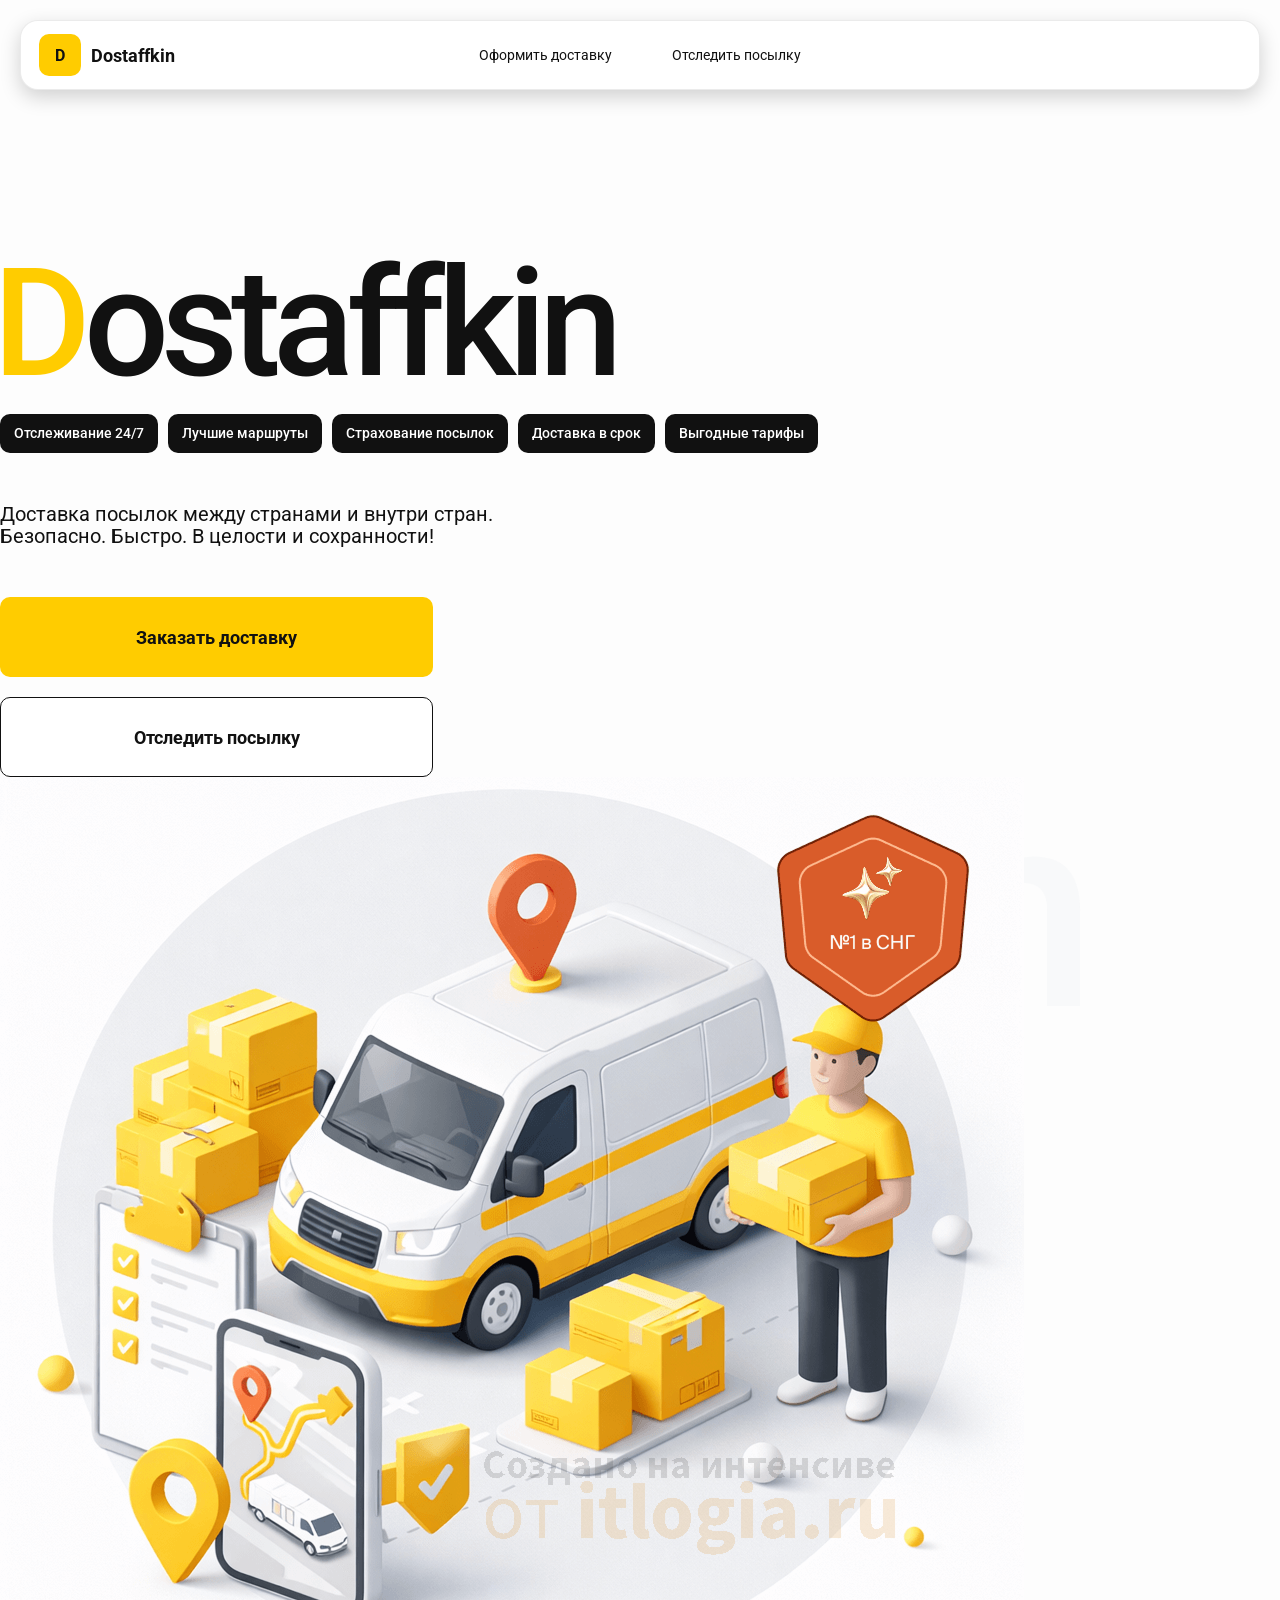
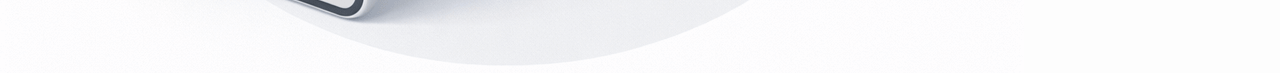
==== index.html @ 695aff1e "Add files via upload" ====
<!doctype html>
<html lang="ru">

<head>
    <meta charset="utf-8" />
    <meta name="viewport" content="width=device-width,initial-scale=1,maximum-scale=1,user-scalable=0" />
    <title>Dostaffkin — Доставка посылок между странами и внутри стран. Безопасно. Быстро. В целости и сохранности!
    </title>
    <link href="styles/base.css" rel="stylesheet" />
    <link href="styles/base_adaptive.css" rel="stylesheet" />
    <link href="styles/index.css" rel="stylesheet" />
    <link href="styles/index_adaptive.css" rel="stylesheet" />
</head>

<body>

    <div class="container">

        <header class="header">


            <a class="header-brand" href="#">
                <div class="header-logo">D</div>
                <div class="header-title">Dostaffkin</div>
            </a>
            <nav class="header-menu">
                <a class="header-link" href="./order.html">Оформить <span>доставку</span></a>
                <a class="header-link" href="./track.html">Отследить <span>посылку</span></a>
            </nav>
        </header>
        <main class="main"></main>
        <section class="main-info"></section>
        <div class="main-title">
            <span>D</span>ostaffkin
        </div>
        <div class="main-features">
            <div class="main-feature">Отслеживание 24/7</div>
            <div class="main-feature">Лучшие маршруты</div>
            <div class="main-feature">Страхование посылок</div>
            <div class="main-feature">Доставка в срок</div>
            <div class="main-feature">Выгодные тарифы</div>
        </div>
        <div class="main-description">
            Доставка посылок между странами и внутри стран.
            Безопасно. Быстро. В целости и сохранности!
        </div>

        <div class="main-actions">
            <a class="button" type="button" href="./order.html">Заказать доставку</a>
            <a class="button button-white" type="button" href="./track.html">Отследить посылку</a>

        </div>
        <section>
            <div class="main-title-ghost">Dostaffkin</div>

            <section class="main-image">
                <img src="images/main-image.png" alt="Main image" />
            </section>


            </main>


    </div>

</body>

</html>
---- styles/base.css ----
*, *::before, *::after {
    box-sizing: border-box;
}

@font-face {
    font-family: "Roboto";
    src: url("../fonts/Roboto-Regular.ttf");
    font-weight: normal;
}

@font-face {
    font-family: "Roboto";
    src: url("../fonts/Roboto-Bold.ttf");
    font-weight: bold;
}

@font-face {
    font-family: "Roboto";
    src: url("../fonts/Roboto-Medium.ttf");
    font-weight: 500;
}

html, body {
    margin: 0;
    color: #111111;
    font-family: "Roboto", sans-serif;
}

body {
    background: #FDFDFD;
}

 .header {
    border-radius: 18px;
    box-shadow: 0 7px 20px 0 #0000002E;
    backdrop-filter: blur(10px);
    background: #ffffff;
    left: 20px;
    border: 1px solid rgba(0, 0, 0, 0.08);
    position: fixed;
    right: 20px;
    top: 20px;
    padding: 14px 18px;
    height: 70px;
    display: flex;
    align-items: center;
    z-index: 6;
}
  
.header-brand {
    display: flex;
    align-items: center;
    text-decoration: none;
    gap: 10px;
}

.header-logo {
    width: 42px;
    height: 42px;
    border-radius: 10px;
    background: #FFCC00;
    display: grid;
    place-items: center;
    font-weight: bold;
    color: #111;
}

.header-title {
    font-size: 18px;
    font-weight: bold;
    color: #111111;
    text-decoration: none;
} 
.header-menu {
    display: flex;
    align-items: center;
    gap: 60px;
    margin: 0;
    position: absolute;
    left: 50%;
    transform: translateX(-50%);
}

.header-link {
    font-size: 14px;
    color: #111111;
    text-decoration: none;
}
.button {
    border: 0;
    outline: none;
    height: 44px;
    border-radius: 10px;
    font-size: 14px;
    font-weight: bold;
    cursor: pointer;
    font-family: inherit;
    transition: transform .08s ease, opacity .12s ease;
    background: #ffcc00;
    color: #111111;
    text-align: center;
    text-decoration: none;
}

.button:hover {
    background-color: #E5BC19;
}

.button:disabled {
    cursor: not-allowed;
    background-color: #FADE6E;
    color: #787878;
    transform: none;
}

.button.button-white {
    background: #ffffff;
    border: 1px solid #111111;
}

.button.button-white:hover {
    background: rgb(241 241 241);
}

.main-field {
    display: flex;
    align-items: center;
    margin-top: 6px;
    gap: 10px;
    border: 1px solid #1111111A;
    background: #FAFAFA;
    border-radius: 10px;
    padding: 10px 12px;
    position: relative;
    box-sizing: border-box;
    height: 50px;
}

.main-field.textarea {
    height: auto;
}

.main-pin {
    width: 28px;
    height: 28px;
    border-radius: 10px;
    background: rgba(17, 17, 17, 0.08);
    display: grid;
    place-items: center;
    flex: 0 0 auto;
    position: relative;
}

.main-pin::before {
    content: "";
    width: 8px;
    height: 8px;
    border-radius: 999px;
    background: orange;
    opacity: .75;
    display: block;
}

.main-field:last-child .main-pin::before {
    background: green;
    opacity: .85;
}

input, textarea {
    width: 100%;
    border: 0;
    outline: none;
    background: transparent;
    font-size: 14px;
    color: #111111;
    font-family: inherit;
}

textarea {
    resize: vertical;
    min-height: 72px;
    padding: 2px 0;
}

input::placeholder, textarea::placeholder {
    color: #7C7C7C;
}

.main-field:focus-within {
    border-color: rgba(0, 0, 0, 0.20);
    box-shadow: 0 0 0 4px rgba(255, 204, 0, 0.35);
    background: rgba(255, 255, 255, 0.75);
}
---- styles/base_adaptive.css ----
@media (max-width: 767px) {
    .header {
        left: 10px;
        right: 10px;
        top: 10px;
    }

    .header-link span {
        display: none;
    }

    .header-menu {
        gap: 20px;
        justify-content: flex-start;
        margin: 0 0 0 30px;
        position: static;
        transform: none;
    }
}

@media (max-width: 420px) {
    .header-title {
        display: none;
    }
}

@media (max-width: 374px) {
    .header-menu {
        gap: 10px;
        margin: 0 0 0 10px;
    }
}
---- styles/index.css ----
.container {
    overflow: hidden;
    min-height: 100vh;
}

.main {
    padding: 111px 40px 40px;
    position: relative;
    display: flex;
}
.main-info {
    max-width: 840px;
    width: 100%;
    position: relative;
}
.main-title {
    margin-top: 98px;
    font-weight: 500;
    font-size: 200px;
    line-height: 1;
    letter-spacing: -0.05em;
    color: #111111;
    left: -15px;
    position: relative;
}

.main-title span {
    color: #ffcc00;
}

.main-features {
    margin-top: 15px;
    display: flex;
    flex-wrap: wrap;
    gap: 10px;
}

.main-feature {
    background: #111111;
    color: #ffffff;
    padding: 12px 14px;
    font-weight: 500;
    font-size: 14px;
    line-height: 1.1;
    border-radius: 10px;
}
.main-description {
    margin-top: 50px;
    max-width: 500px;
    font-size: 20px;
    line-height: 1.1;
    color: #111111;
}
.main-actions {
    margin-top: 50px;
    display: flex;
    flex-direction: column;
    gap: 20px;
}

.main-actions .button {
    height: 80px;
    width: 433px;
    font-size: 18px;
    font-weight: bold;
    place-items: center;
    display: grid;
}
.main-title-ghost {
    position: absolute;
    z-index: -1;
    left: -70px;
    bottom: -150px;
    font-weight: 500;
    font-size: 278px;
    line-height: 1;
    letter-spacing: -0.05em;
    color: #ECEDF04D;
}
.main-image {
    width: 1024px;
    top: 100px;
    z-index: -2;
}

.main-image img {
    width: 100%;
    max-width: 1024px;
    height: auto;
    display: block;
}
@media (max-width: 400px) {
    .main-title {
        font-size: 70px;
    }
}
---- styles/index_adaptive.css ----
@media (max-width: 1760px) {
    .main-title {
        font-size: 150px;
        left: -7px;
    }

    .main-info {
        max-width: 640px;
    }
}
@media (max-width: 1200px) {
    .main-info {
        max-width: 540px;
    }

    .main {
        padding: 111px 20px 20px;
    }

    .main-title {
        font-size: 120px;
        left: -4px;
    }

    .main-title-ghost {
        font-size: 220px;
    }
}
@media (max-width: 1024px) {
    .main-title {
        margin-top: 30px;
    }

    .main {
        flex-direction: column-reverse;
    }

    .main-image {
        max-width: 350px;
        position: absolute;
        left: 370px;
        top: 370px;
    }

    .main-info {
        max-width: 100%;
    }

    .main-actions {
        gap: 10px;
    }

    .main-actions .button {
        height: 50px;
        font-size: 14px;
        width: auto;
        max-width: 300px;
    }

    .main-description {
        max-width: 350px;
    }
}
@media (max-width: 570px) {
    .main-title {
        font-size: 88px;
    }

    .main-description {
        max-width: 100%
    }

    .main-actions {
       width: 100%;
    }

    .main-actions .button {
        width: 100%;
        max-width: 100%
    }

    .main-image {
        max-width: 650px;
        position: absolute;
        left: 170px;
        top: 70px;
        opacity: 0.2;
    }
}
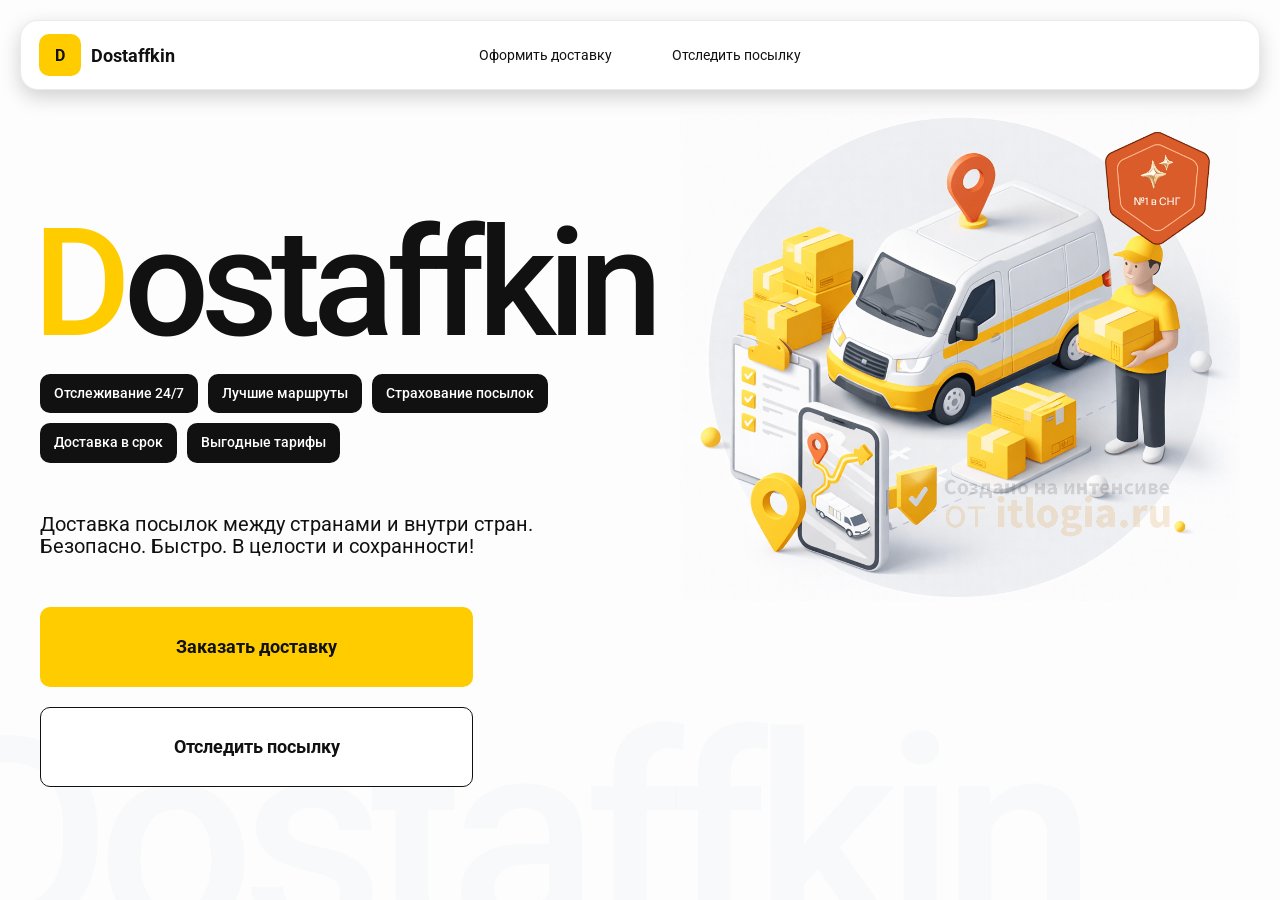
==== commit 157ac854: "Add files via upload" ====
--- a/index.html
+++ b/index.html
@@ -28,8 +28,8 @@
                 <a class="header-link" href="./track.html">Отследить <span>посылку</span></a>
             </nav>
         </header>
-        <main class="main"></main>
-        <section class="main-info"></section>
+        <main class="main">
+        <section class="main-info">
         <div class="main-title">
             <span>D</span>ostaffkin
         </div>
@@ -50,7 +50,7 @@
             <a class="button button-white" type="button" href="./track.html">Отследить посылку</a>
 
         </div>
-        <section>
+    </section>
             <div class="main-title-ghost">Dostaffkin</div>
 
             <section class="main-image">
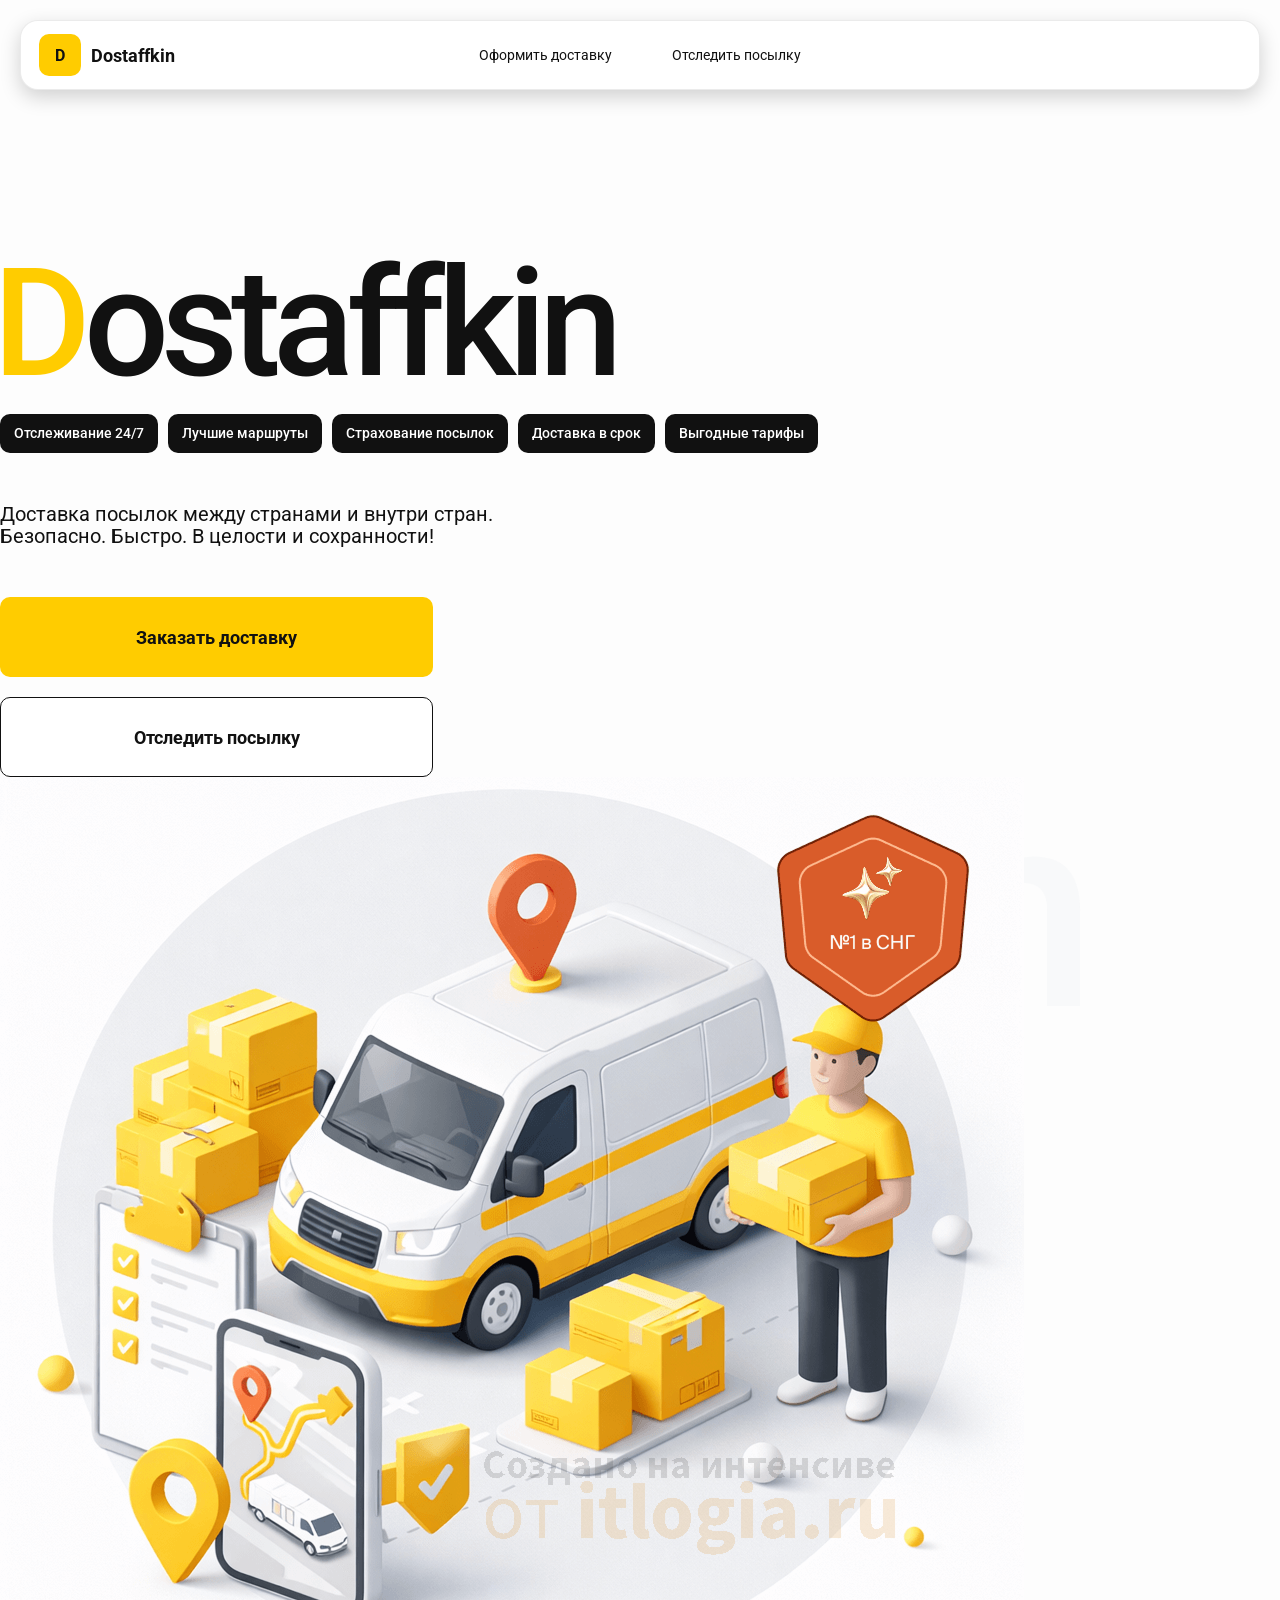
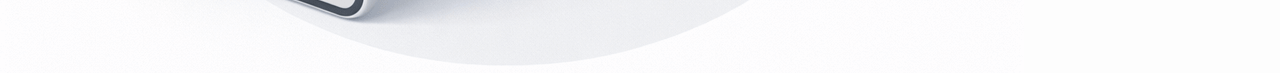
==== commit 2dcd6f53: "Add files via upload" ====
--- a/index.html
+++ b/index.html
@@ -28,8 +28,8 @@
                 <a class="header-link" href="./track.html">Отследить <span>посылку</span></a>
             </nav>
         </header>
-        <main class="main">
-        <section class="main-info">
+         <main class="main"></main>
+        <section class="main-info"></section>
         <div class="main-title">
             <span>D</span>ostaffkin
         </div>
@@ -50,7 +50,7 @@
             <a class="button button-white" type="button" href="./track.html">Отследить посылку</a>
 
         </div>
-    </section>
+    <section>
             <div class="main-title-ghost">Dostaffkin</div>
 
             <section class="main-image">
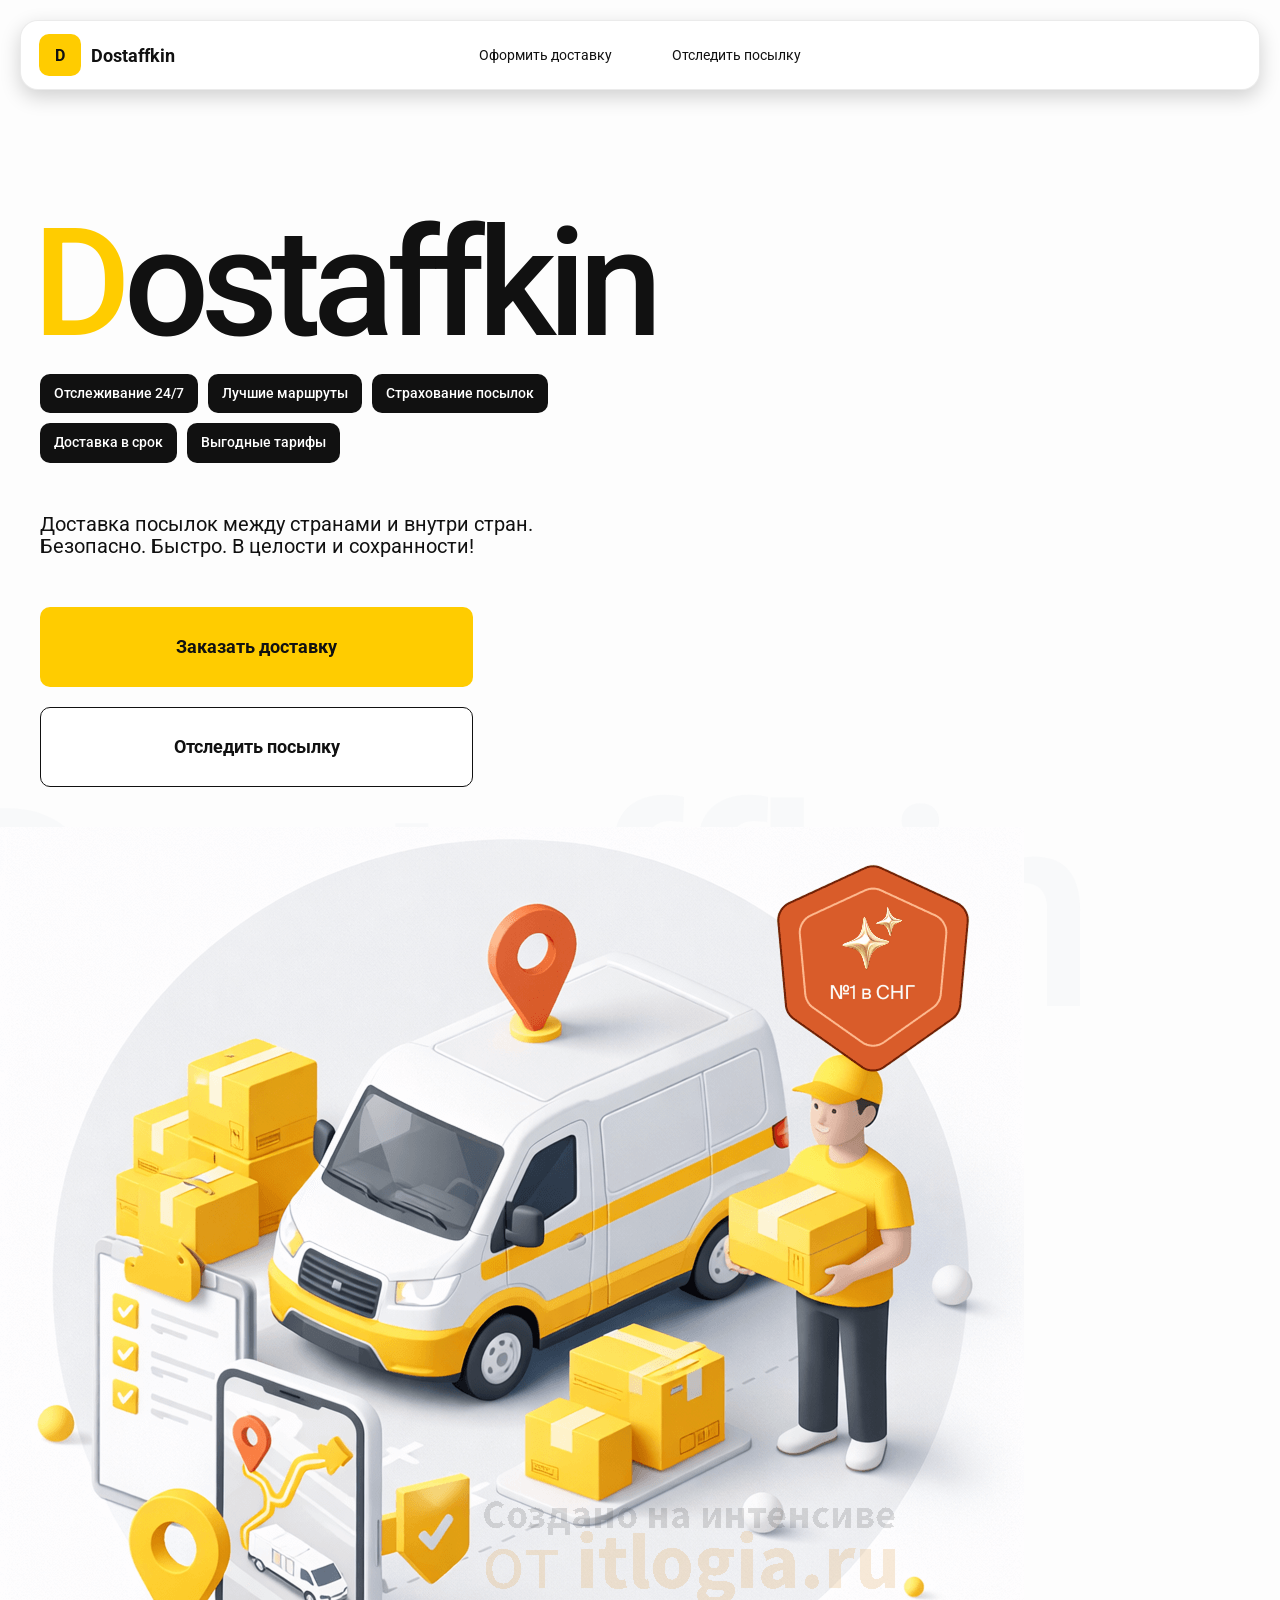
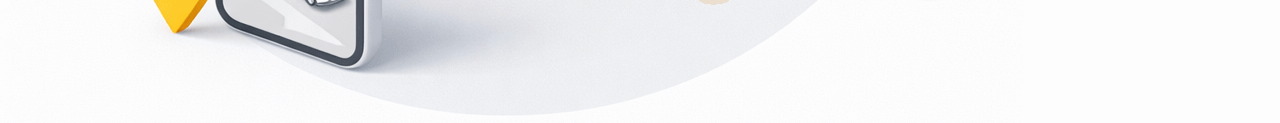
==== commit 450d5489: "Add files via upload" ====
--- a/index.html
+++ b/index.html
@@ -28,37 +28,37 @@
                 <a class="header-link" href="./track.html">Отследить <span>посылку</span></a>
             </nav>
         </header>
-         <main class="main"></main>
-        <section class="main-info"></section>
-        <div class="main-title">
-            <span>D</span>ostaffkin
-        </div>
-        <div class="main-features">
-            <div class="main-feature">Отслеживание 24/7</div>
-            <div class="main-feature">Лучшие маршруты</div>
-            <div class="main-feature">Страхование посылок</div>
-            <div class="main-feature">Доставка в срок</div>
-            <div class="main-feature">Выгодные тарифы</div>
-        </div>
-        <div class="main-description">
-            Доставка посылок между странами и внутри стран.
-            Безопасно. Быстро. В целости и сохранности!
-        </div>
+        <main class="main">
+            <section class="main-info">
+                <div class="main-title">
+                    <span>D</span>ostaffkin
+                </div>
+                <div class="main-features">
+                    <div class="main-feature">Отслеживание 24/7</div>
+                    <div class="main-feature">Лучшие маршруты</div>
+                    <div class="main-feature">Страхование посылок</div>
+                    <div class="main-feature">Доставка в срок</div>
+                    <div class="main-feature">Выгодные тарифы</div>
+                </div>
+                <div class="main-description">
+                    Доставка посылок между странами и внутри стран.
+                    Безопасно. Быстро. В целости и сохранности!
+                </div>
 
-        <div class="main-actions">
-            <a class="button" type="button" href="./order.html">Заказать доставку</a>
-            <a class="button button-white" type="button" href="./track.html">Отследить посылку</a>
+                <div class="main-actions">
+                    <a class="button" type="button" href="./order.html">Заказать доставку</a>
+                    <a class="button button-white" type="button" href="./track.html">Отследить посылку</a>
+                </div>
+            </section>
+        </main>
+        <div class="main-title-ghost">Dostaffkin</div>
 
-        </div>
-    <section>
-            <div class="main-title-ghost">Dostaffkin</div>
-
-            <section class="main-image">
-                <img src="images/main-image.png" alt="Main image" />
-            </section>
+        <section class="main-image">
+            <img src="images/main-image.png" alt="Main image" />
+        </section>
 
 
-            </main>
+        </main>
 
 
     </div>
